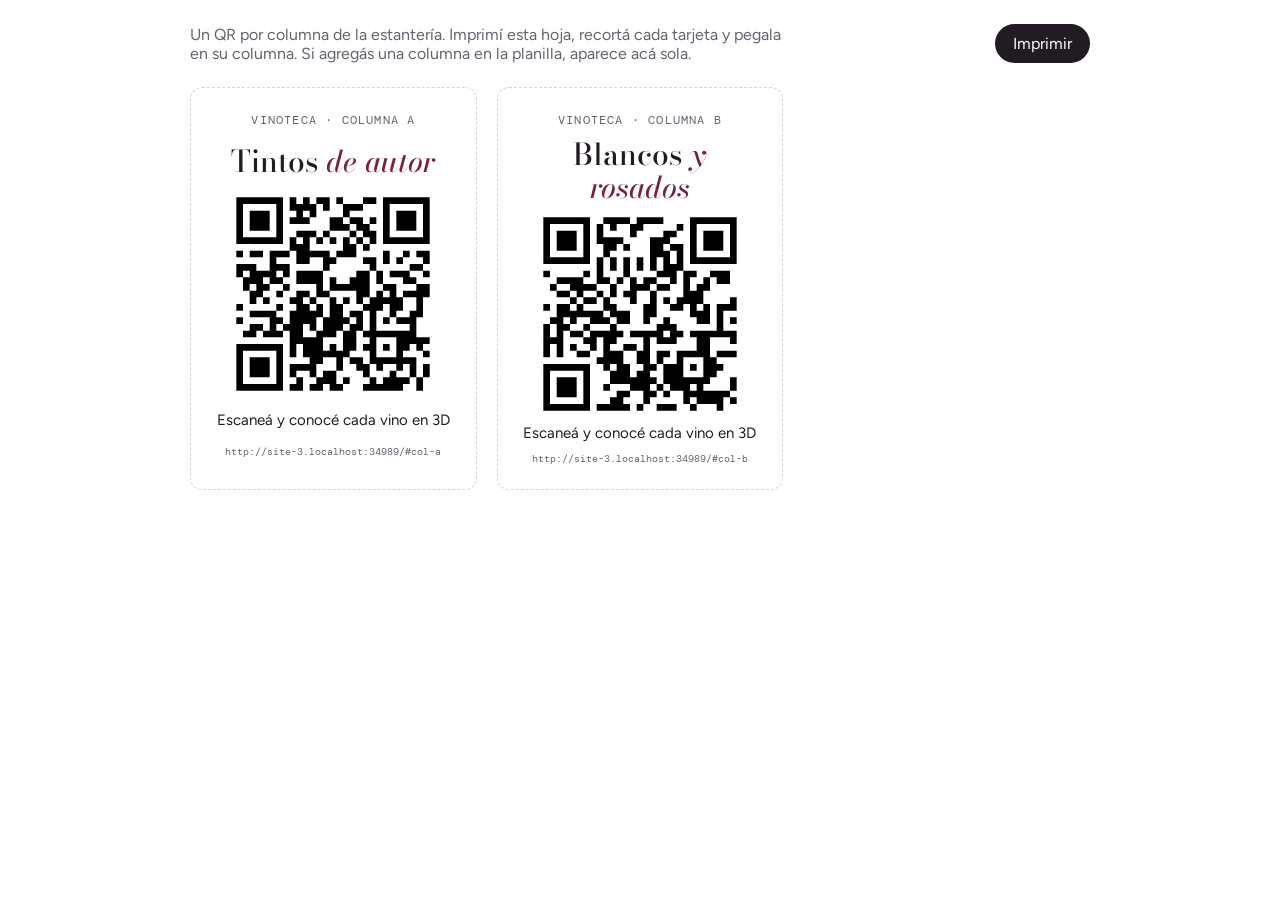
==== qr.html @ 504499de "Catálogo QR de vinos: lista por columna, botella 3D y QR imprimibles Co-Authored-By: Claude Opus 5.5" ====
<!doctype html>
<html lang="es">
<head>
<meta charset="utf-8">
<meta name="viewport" content="width=device-width,initial-scale=1">
<meta name="robots" content="noindex">
<title>QR para imprimir</title>
<link rel="stylesheet" href="https://fonts.googleapis.com/css2?family=Bodoni+Moda:ital,opsz,wght@0,6..96,500;1,6..96,500&family=Figtree:wght@400;500&family=DM+Mono:wght@400&display=swap">
<style>
  :root{--ink:#231b24;--muted:#6a6070;--line:#d8d2db;--accent:#7a1f3d}
  body{margin:0;background:#fff;color:var(--ink);font-family:"Figtree",system-ui,sans-serif;padding:24px 16px}
  .top{max-width:900px;margin:0 auto 24px;display:flex;flex-wrap:wrap;gap:12px;align-items:center;justify-content:space-between}
  .top p{margin:0;color:var(--muted);max-width:60ch}
  button{font:inherit;border:0;border-radius:999px;background:var(--ink);color:#fff;padding:10px 18px;cursor:pointer}
  .grid{max-width:900px;margin:0 auto;display:grid;grid-template-columns:repeat(auto-fill,minmax(260px,1fr));gap:20px}
  .card{border:1px dashed var(--line);border-radius:12px;padding:24px;display:grid;gap:10px;justify-items:center;text-align:center;break-inside:avoid}
  .eyebrow{font-family:"DM Mono",monospace;font-size:12px;letter-spacing:.1em;text-transform:uppercase;color:var(--muted)}
  h2{font-family:"Bodoni Moda",Georgia,serif;font-weight:500;font-size:30px;margin:0;line-height:1.1}
  h2 em{color:var(--accent)}
  .qr svg{width:200px;height:200px;display:block}
  .cta{font-size:15px}
  .url{font-family:"DM Mono",monospace;font-size:10px;color:var(--muted);word-break:break-all}
  @media print{.top{display:none}body{padding:0}.card{border-color:#999}}
</style>
</head>
<body>
<div class="top">
  <p>Un QR por columna de la estantería. Imprimí esta hoja, recortá cada tarjeta y pegala en su columna. Si agregás una columna en la planilla, aparece acá sola.</p>
  <button onclick="print()">Imprimir</button>
</div>
<div class="grid" id="grid"></div>
<script src="vendor/qrcode.js"></script>
<script src="js/config.js"></script>
<script src="js/datos.js"></script>
<script>
(async function(){
  const { COLUMNAS } = await cargarDatos();
  const base = location.href.replace(/qr\.html.*$/, "").replace(/#.*$/, "");
  const esc = s => String(s || "").replace(/[&<>"]/g, c => ({"&":"&amp;","<":"&lt;",">":"&gt;",'"':"&quot;"}[c]));
  document.getElementById("grid").innerHTML = COLUMNAS.map(c => {
    const url = base + "#col-" + c.id;
    const q = qrcode(0, "M"); q.addData(url); q.make();
    const [p1, ...resto] = (c.titulo || "").split(" ");
    return `<div class="card">
      <span class="eyebrow">${esc(CONFIG.local)} · ${esc(c.nombre)}</span>
      <h2>${esc(p1)} <em>${esc(resto.join(" "))}</em></h2>
      <div class="qr">${q.createSvgTag({ cellSize: 4, margin: 2, scalable: true })}</div>
      <span class="cta">Escaneá y conocé cada vino en 3D</span>
      <span class="url">${esc(url)}</span>
    </div>`;
  }).join("");
})();
</script>
</body>
</html>
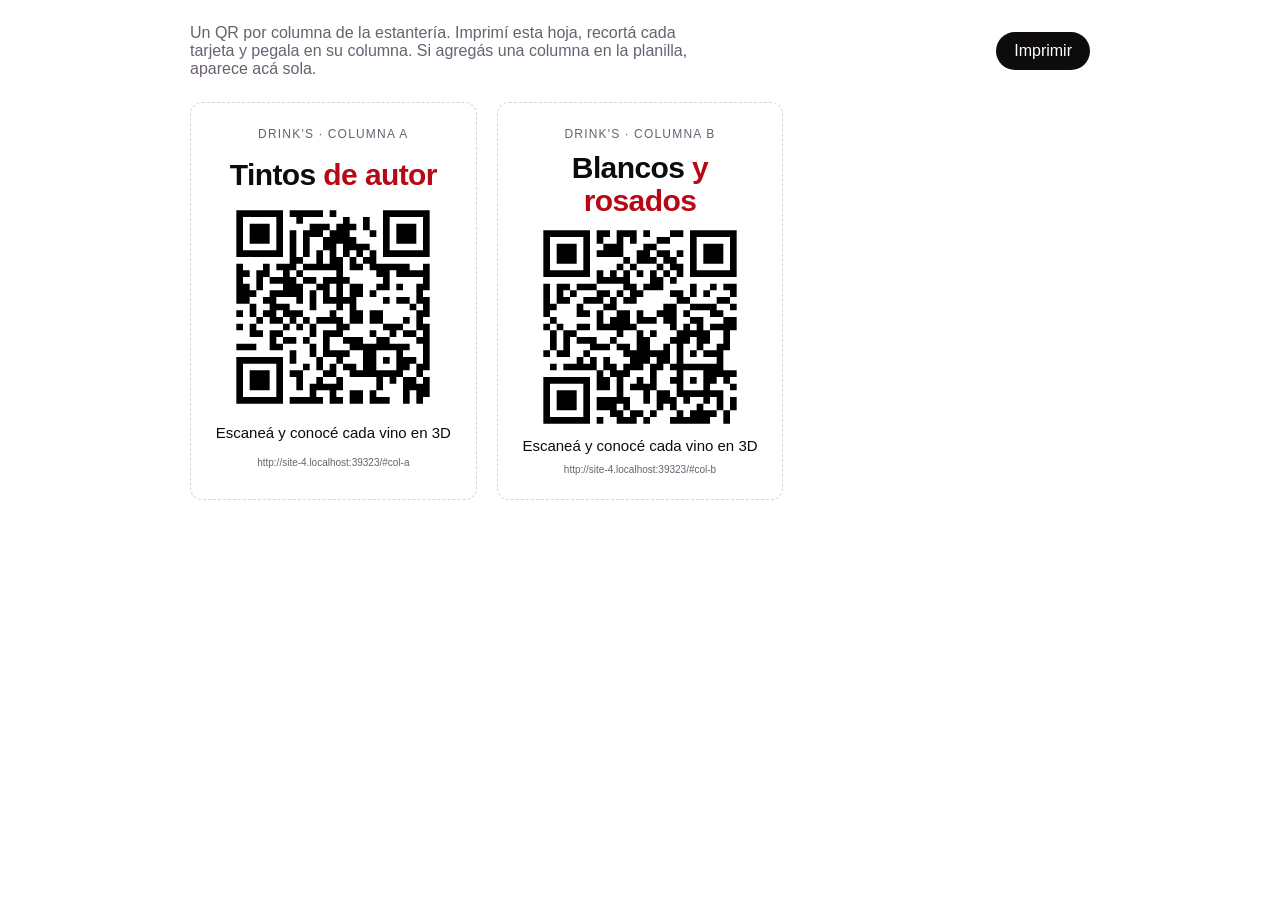
==== commit 316a1104: "Aplicar identidad de DRINK'S: paleta roja, Helvetica Neue y banda de marca Co-Authored-By: Claude Op" ====
--- a/qr.html
+++ b/qr.html
@@ -5,21 +5,21 @@
 <meta name="viewport" content="width=device-width,initial-scale=1">
 <meta name="robots" content="noindex">
 <title>QR para imprimir</title>
-<link rel="stylesheet" href="https://fonts.googleapis.com/css2?family=Bodoni+Moda:ital,opsz,wght@0,6..96,500;1,6..96,500&family=Figtree:wght@400;500&family=DM+Mono:wght@400&display=swap">
+
 <style>
-  :root{--ink:#231b24;--muted:#6a6070;--line:#d8d2db;--accent:#7a1f3d}
-  body{margin:0;background:#fff;color:var(--ink);font-family:"Figtree",system-ui,sans-serif;padding:24px 16px}
+  :root{--ink:#0d0b0b;--muted:#6a6070;--line:#d8d2db;--accent:#b70815}
+  body{margin:0;background:#fff;color:var(--ink);font-family:"Helvetica Neue",Helvetica,Arial,sans-serif;padding:24px 16px}
   .top{max-width:900px;margin:0 auto 24px;display:flex;flex-wrap:wrap;gap:12px;align-items:center;justify-content:space-between}
   .top p{margin:0;color:var(--muted);max-width:60ch}
   button{font:inherit;border:0;border-radius:999px;background:var(--ink);color:#fff;padding:10px 18px;cursor:pointer}
   .grid{max-width:900px;margin:0 auto;display:grid;grid-template-columns:repeat(auto-fill,minmax(260px,1fr));gap:20px}
   .card{border:1px dashed var(--line);border-radius:12px;padding:24px;display:grid;gap:10px;justify-items:center;text-align:center;break-inside:avoid}
-  .eyebrow{font-family:"DM Mono",monospace;font-size:12px;letter-spacing:.1em;text-transform:uppercase;color:var(--muted)}
-  h2{font-family:"Bodoni Moda",Georgia,serif;font-weight:500;font-size:30px;margin:0;line-height:1.1}
-  h2 em{color:var(--accent)}
+  .eyebrow{font-weight:500;font-size:12px;letter-spacing:.1em;text-transform:uppercase;color:var(--muted)}
+  h2{font-family:"Helvetica Neue",Helvetica,Arial,sans-serif;font-weight:700;letter-spacing:-.02em;font-size:30px;margin:0;line-height:1.1}
+  h2 em{color:var(--accent);font-style:normal}
   .qr svg{width:200px;height:200px;display:block}
   .cta{font-size:15px}
-  .url{font-family:"DM Mono",monospace;font-size:10px;color:var(--muted);word-break:break-all}
+  .url{font-size:10px;color:var(--muted);word-break:break-all}
   @media print{.top{display:none}body{padding:0}.card{border-color:#999}}
 </style>
 </head>
